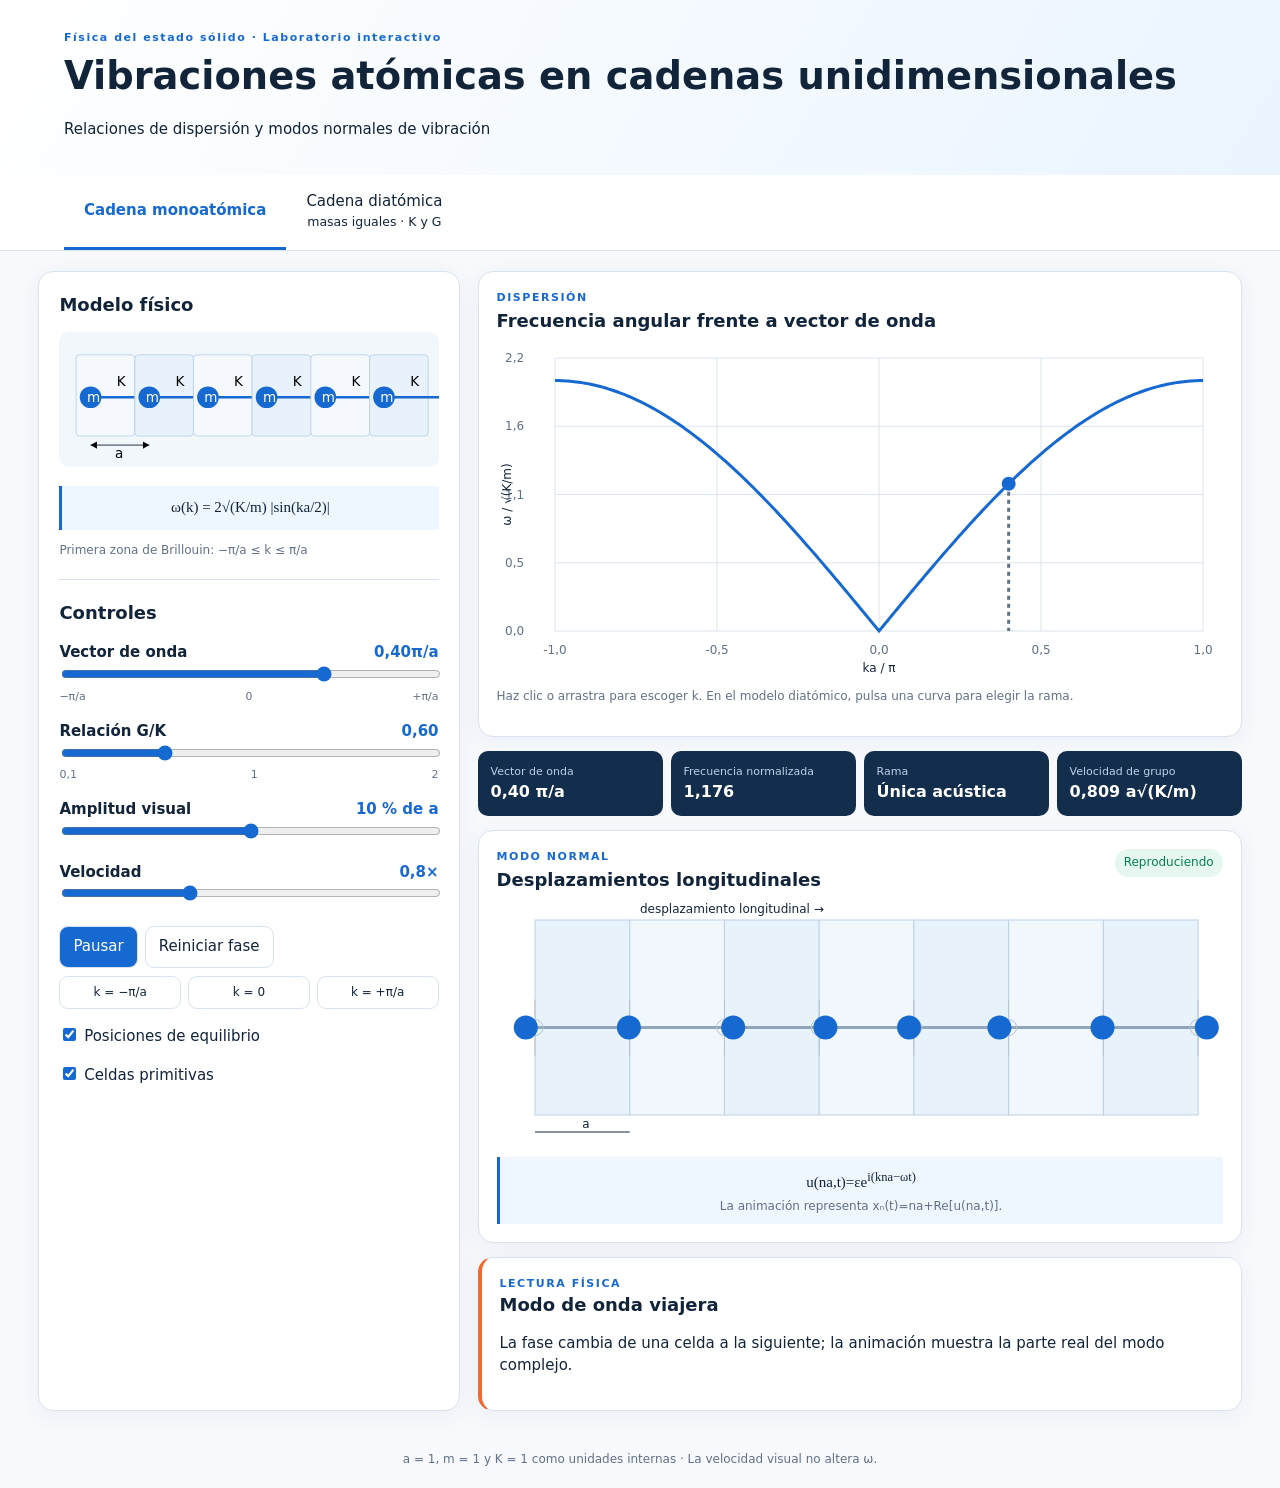
==== Vibraciones1D/index.html @ bafe7340 "Vibrations 1D" ====
<!doctype html>
<html lang="es">
<head>
  <meta charset="utf-8"><meta name="viewport" content="width=device-width,initial-scale=1">
  <title>Vibraciones atómicas 1D</title>
  <link rel="stylesheet" href="css/styles.css">
</head>
<body>
<header><p class="eyebrow">Física del estado sólido · Laboratorio interactivo</p><h1>Vibraciones atómicas en cadenas unidimensionales</h1><p>Relaciones de dispersión y modos normales de vibración</p></header>
<nav class="tabs" aria-label="Modelo"><button class="tab active" data-model="mono">Cadena monoatómica</button><button class="tab" data-model="di">Cadena diatómica <small>masas iguales · K y G</small></button></nav>
<main>
 <aside class="card controls">
  <section><h2>Modelo físico</h2><svg id="scheme" class="scheme" role="img" aria-label="Esquema de la cadena"></svg><div id="formula" class="formula"></div><p class="note">Primera zona de Brillouin: −π/a ≤ k ≤ π/a</p></section>
  <section><h2>Controles</h2>
   <label for="kRange"><span>Vector de onda <output id="kOut"></output></span><input id="kRange" type="range" min="-1" max="1" step="0.01" value="0.4"><span class="ticks"><i>−π/a</i><i>0</i><i>+π/a</i></span></label>
   <div id="branchControl" hidden><span class="label">Rama</span><div class="seg"><button data-branch="acoustic" class="active">Acústica</button><button data-branch="optical">Óptica</button></div></div>
   <label id="gControl" hidden><span>Relación G/K <output id="gOut">0,60</output></span><input id="gRange" type="range" min="0.1" max="2" step="0.01" value="0.6"><span class="ticks"><i>0,1</i><i>1</i><i>2</i></span></label>
   <label><span>Amplitud visual <output id="ampOut"></output></span><input id="ampRange" type="range" min="0.02" max="0.18" step="0.01" value="0.1"></label>
   <label><span>Velocidad <output id="speedOut"></output></span><input id="speedRange" type="range" min="0.2" max="2" step="0.1" value="0.8"></label>
   <div class="actions"><button id="play">Pausar</button><button id="reset">Reiniciar fase</button></div>
   <div class="presets"><button data-k="-1">k = −π/a</button><button data-k="0">k = 0</button><button data-k="1">k = +π/a</button></div>
   <label class="check"><input id="showEq" type="checkbox" checked> Posiciones de equilibrio</label><label class="check"><input id="showCells" type="checkbox" checked> Celdas primitivas</label>
  </section>
 </aside>
 <section class="workspace">
  <article class="card plot-card"><div class="title-row"><div><p class="eyebrow">DISPERSIÓN</p><h2>Frecuencia angular frente a vector de onda</h2></div><div id="legend"></div></div><canvas id="plot" aria-label="Gráfica interactiva de dispersión"></canvas><p class="hint">Haz clic o arrastra para escoger k. En el modelo diatómico, pulsa una curva para elegir la rama.</p></article>
  <div class="readouts"><div><span>Vector de onda</span><strong id="readK"></strong></div><div><span>Frecuencia normalizada</span><strong id="readW"></strong></div><div><span>Rama</span><strong id="readBranch"></strong></div><div><span>Velocidad de grupo</span><strong id="readV"></strong></div></div>
  <article class="card animation-card"><div class="title-row"><div><p class="eyebrow">MODO NORMAL</p><h2>Desplazamientos longitudinales</h2></div><span id="status" class="status">Reproduciendo</span></div><canvas id="chain" aria-label="Animación de la cadena"></canvas><div id="modeFormula" class="formula compact"></div></article>
  <article id="explanation" class="card explanation"></article>
 </section>
</main>
<footer>a = 1, m = 1 y K = 1 como unidades internas · La velocidad visual no altera ω.</footer>
<script type="module" src="js/app.js"></script>
</body></html>
---- Vibraciones1D/css/styles.css ----
:root{--ink:#12243a;--muted:#617187;--blue:#1769d2;--cyan:#18a6b8;--orange:#ed6c35;--line:#d9e3ef;--soft:#f2f7fc;--card:#fff}*{box-sizing:border-box}body{margin:0;background:#f7f9fc;color:var(--ink);font:15px/1.45 Inter,system-ui,sans-serif}header{padding:30px clamp(20px,5vw,70px) 20px;background:linear-gradient(120deg,#fff,#eaf4ff)}h1{font-size:clamp(26px,3vw,42px);margin:2px 0}h2{font-size:18px;margin:0 0 14px}.eyebrow{font-size:11px;letter-spacing:.14em;font-weight:800;color:var(--blue);margin:0}.tabs{display:flex;padding:0 clamp(20px,5vw,70px);background:#fff;border-bottom:1px solid var(--line)}button{font:inherit;color:inherit;border:1px solid var(--line);background:#fff;border-radius:9px;padding:9px 13px;cursor:pointer}button:hover{border-color:var(--blue)}.tab{border:0;border-radius:0;padding:16px 20px;border-bottom:3px solid transparent}.tab.active{color:var(--blue);border-bottom-color:var(--blue);font-weight:700}.tab small{display:block}main{display:grid;grid-template-columns:minmax(280px,35%) 1fr;gap:18px;padding:20px clamp(14px,3vw,42px);max-width:1600px;margin:auto}.card{background:var(--card);border:1px solid var(--line);border-radius:15px;box-shadow:0 5px 22px #284c7810}.controls{padding:20px}.controls section+section{border-top:1px solid var(--line);padding-top:20px;margin-top:20px}.controls label,.label{display:block;margin:16px 0 5px;font-weight:650}.controls label span{display:flex;justify-content:space-between}.controls output{color:var(--blue)}input[type=range]{width:100%;accent-color:var(--blue)}.ticks{font-size:11px;color:var(--muted);font-weight:400}.ticks i{font-style:normal}.check{font-weight:500!important}.check input{accent-color:var(--blue)}.seg,.actions,.presets{display:flex;gap:7px}.seg button{flex:1}.seg .active{background:var(--blue);color:#fff}.actions{margin-top:18px}.actions button:first-child{background:var(--blue);color:#fff}.presets{margin-top:8px}.presets button{font-size:12px;flex:1;padding:7px}.scheme{width:100%;height:135px;background:var(--soft);border-radius:10px}.formula{background:#eef6ff;border-left:3px solid var(--blue);padding:11px;margin-top:12px;font-family:Georgia,serif;text-align:center}.formula .sub{font:12px system-ui;color:var(--muted);display:block;margin-top:5px}.note,.hint{font-size:12px;color:var(--muted)}.workspace{display:grid;gap:14px}.plot-card,.animation-card,.explanation{padding:18px}.title-row{display:flex;align-items:start;justify-content:space-between;gap:10px}.title-row h2{margin:2px 0}.plot-card canvas{width:100%;height:340px;display:block;touch-action:none}.animation-card canvas{width:100%;height:250px;display:block}.readouts{display:grid;grid-template-columns:repeat(4,1fr);gap:8px}.readouts>div{background:#132d4c;color:white;padding:13px;border-radius:10px}.readouts span{display:block;font-size:11px;color:#bcd1e8}.readouts strong{font-size:16px}.status{font-size:12px;background:#e5f7ef;color:#087d52;padding:5px 9px;border-radius:20px}.explanation{border-left:4px solid var(--orange)}.explanation h2{margin-bottom:5px}.compact{font-size:15px}.legend-item{display:inline-flex;align-items:center;gap:5px;font-size:12px;margin-left:10px}.swatch{width:18px;height:3px}.workspace footer,footer{text-align:center;padding:20px;color:var(--muted);font-size:12px}@media(max-width:800px){main{grid-template-columns:1fr}.readouts{grid-template-columns:1fr 1fr}.plot-card canvas{height:280px}}@media(prefers-reduced-motion:reduce){.status{background:#f4eee4;color:#74541c}}
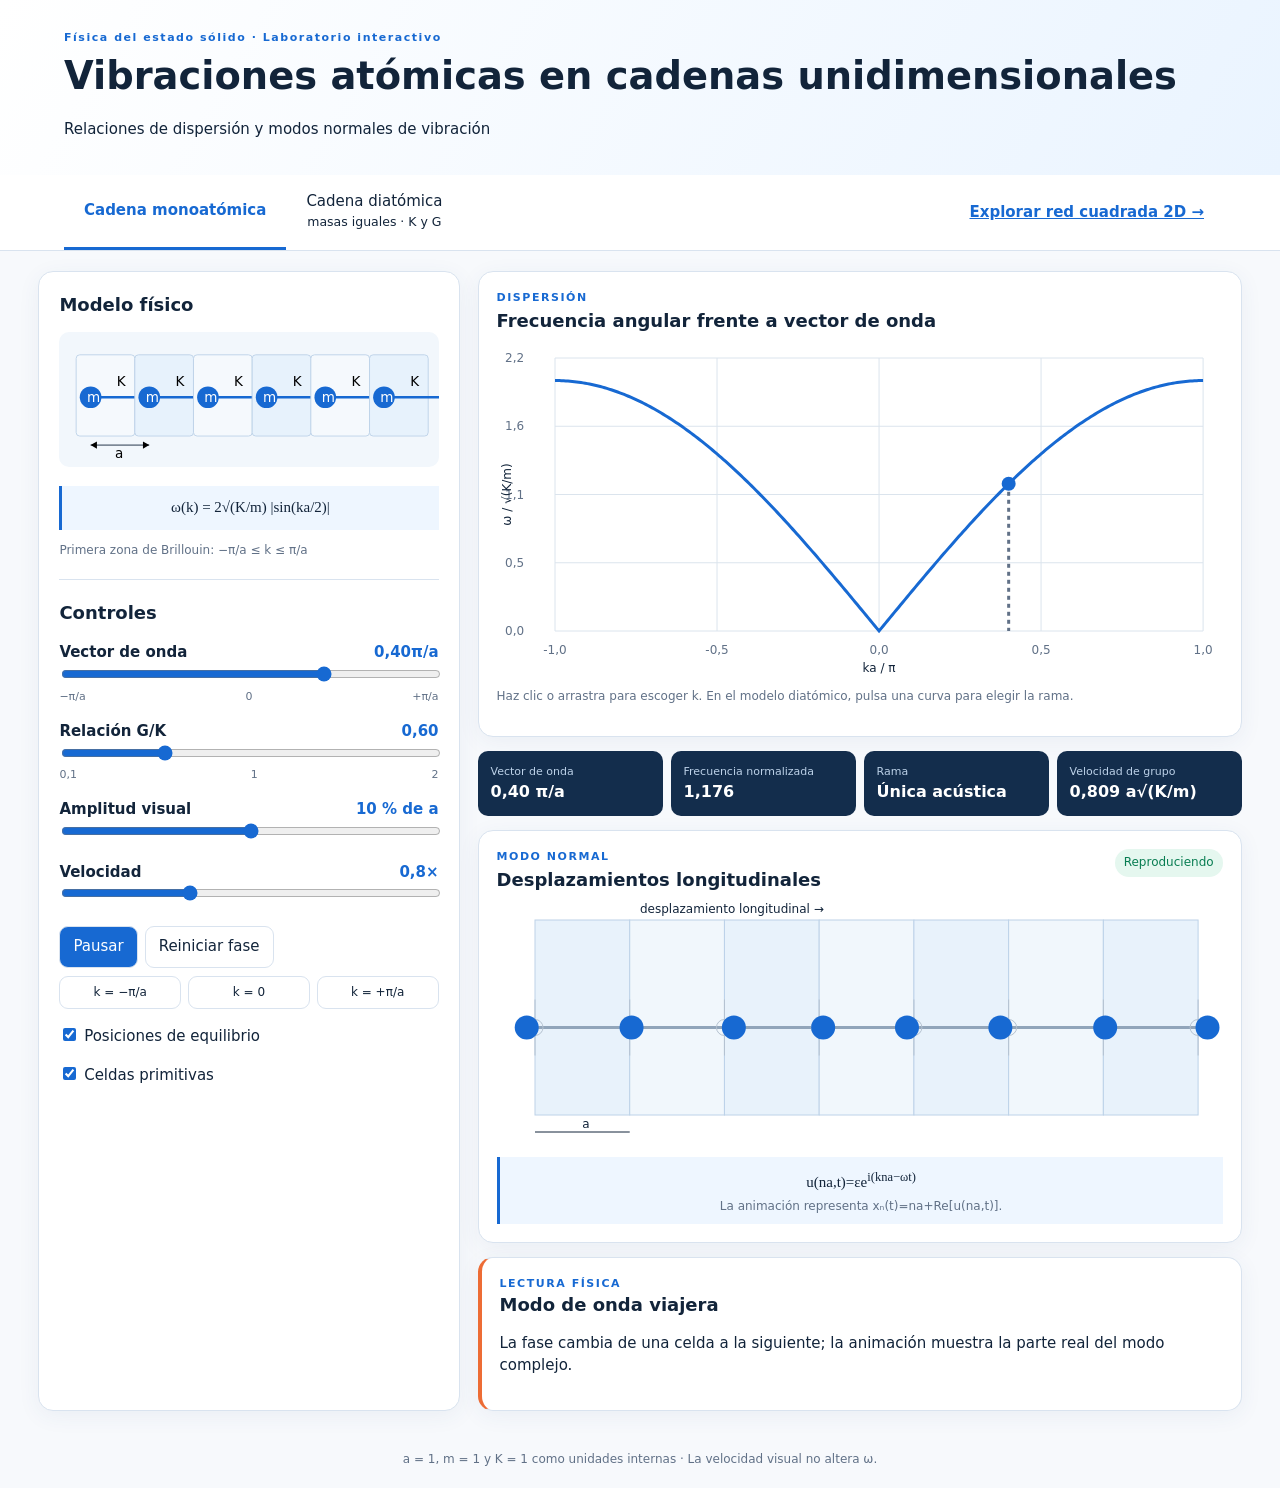
==== commit cc848f7a: "vib2d" ====
--- a/Vibraciones1D/index.html
+++ b/Vibraciones1D/index.html
@@ -7,7 +7,7 @@
 </head>
 <body>
 <header><p class="eyebrow">Física del estado sólido · Laboratorio interactivo</p><h1>Vibraciones atómicas en cadenas unidimensionales</h1><p>Relaciones de dispersión y modos normales de vibración</p></header>
-<nav class="tabs" aria-label="Modelo"><button class="tab active" data-model="mono">Cadena monoatómica</button><button class="tab" data-model="di">Cadena diatómica <small>masas iguales · K y G</small></button></nav>
+<nav class="tabs" aria-label="Modelo"><button class="tab active" data-model="mono">Cadena monoatómica</button><button class="tab" data-model="di">Cadena diatómica <small>masas iguales · K y G</small></button><a href="../Vibraciones2D/index.html" style="margin-left:auto;align-self:center;color:#1769d2;font-weight:700;padding:12px">Explorar red cuadrada 2D →</a></nav>
 <main>
  <aside class="card controls">
   <section><h2>Modelo físico</h2><svg id="scheme" class="scheme" role="img" aria-label="Esquema de la cadena"></svg><div id="formula" class="formula"></div><p class="note">Primera zona de Brillouin: −π/a ≤ k ≤ π/a</p></section>
